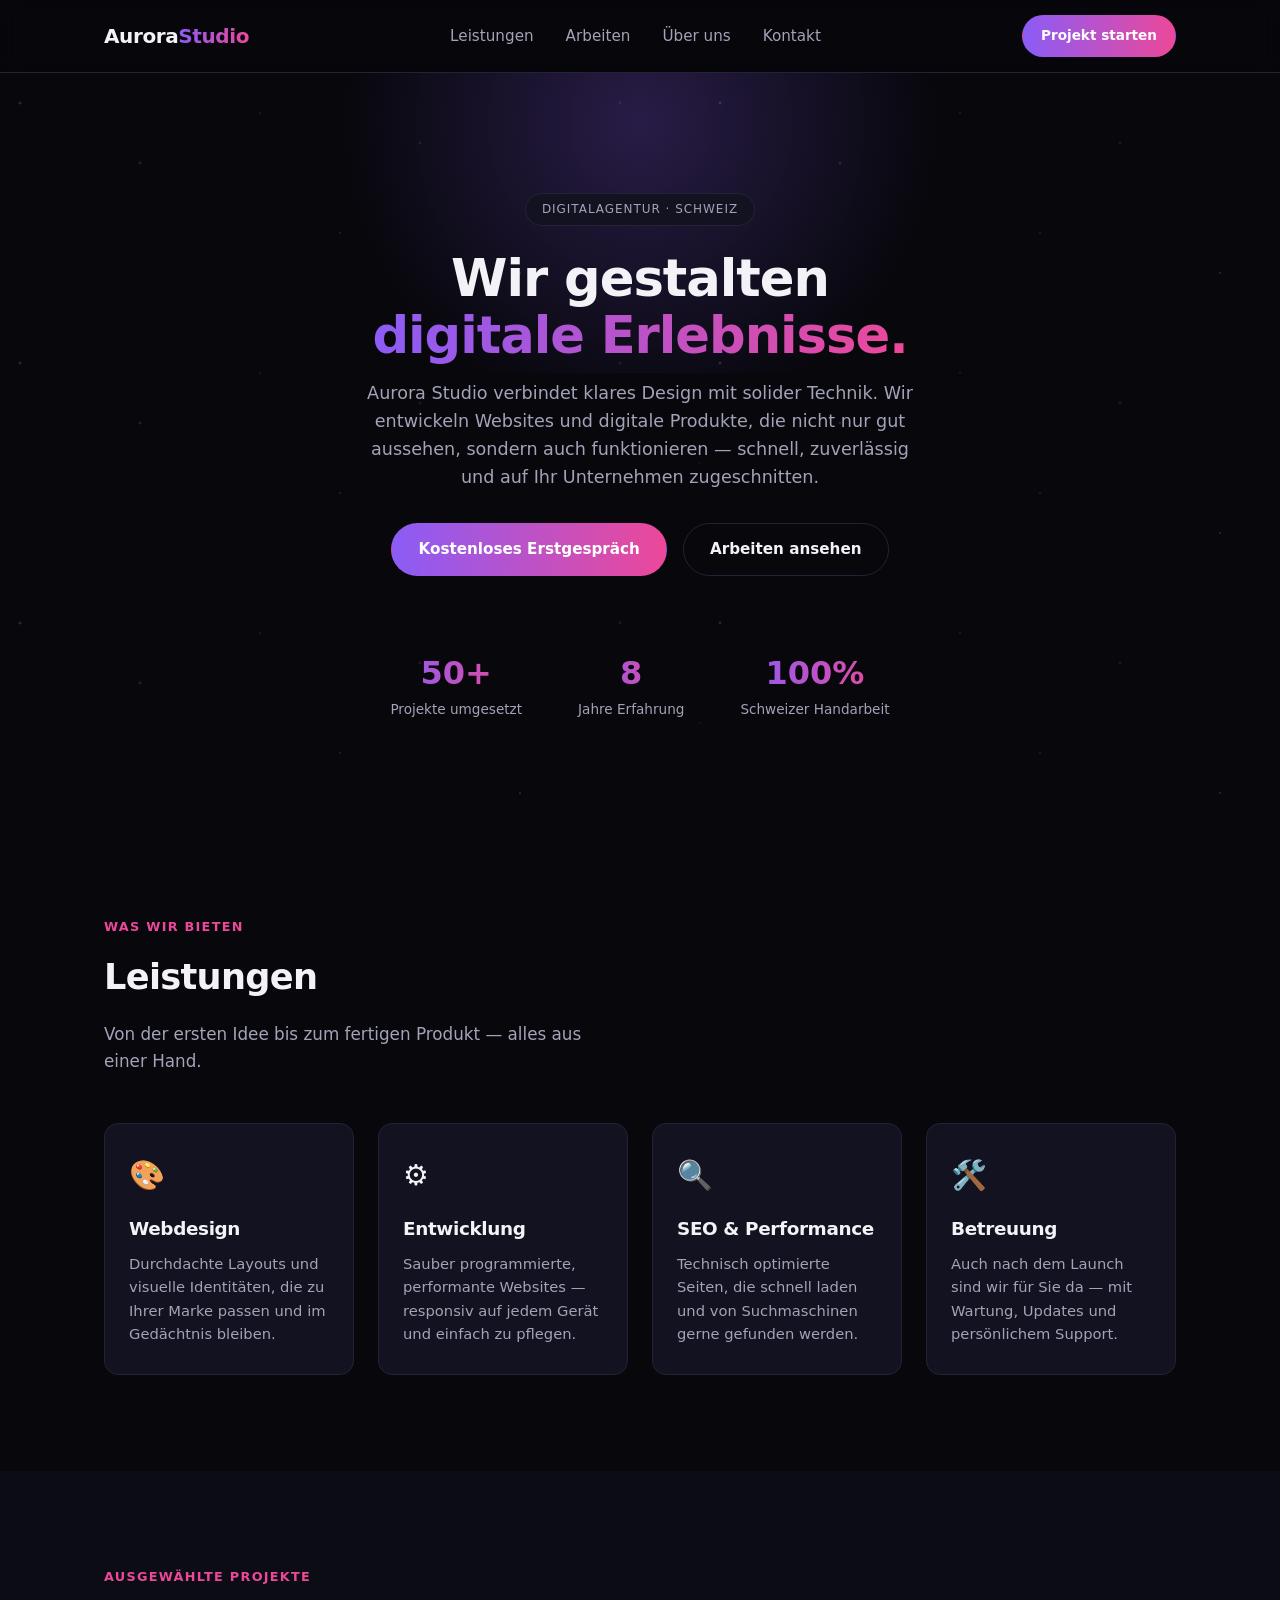
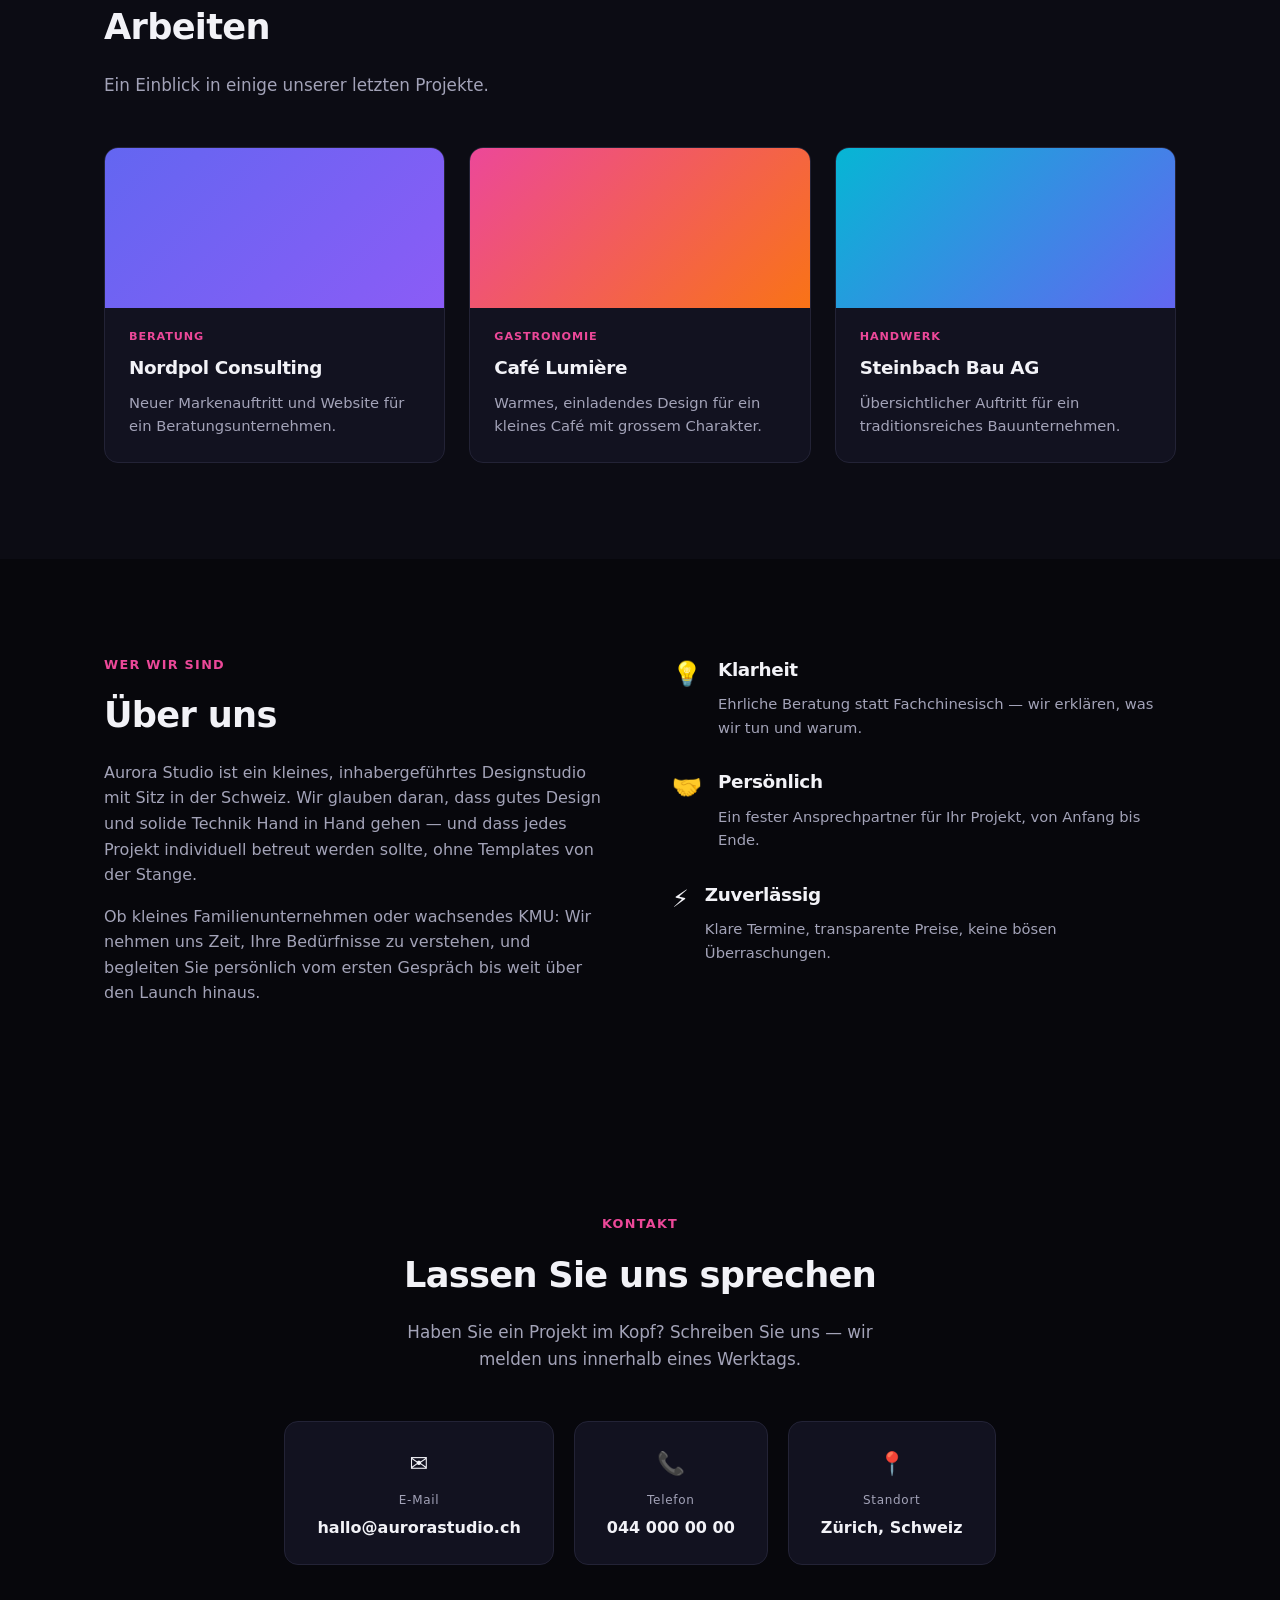
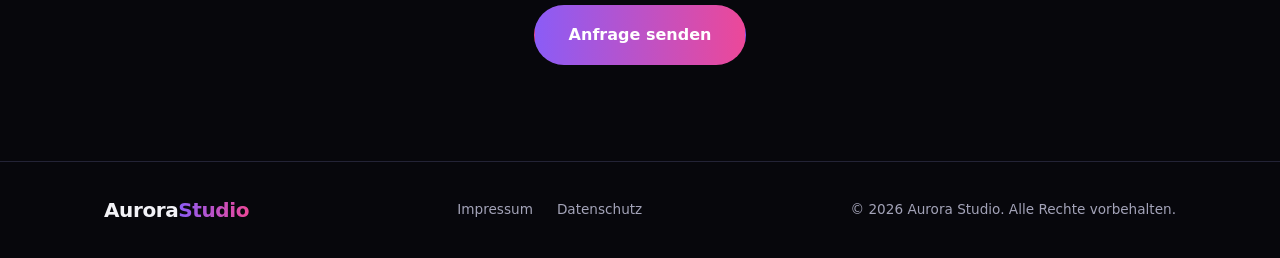
==== index.html @ 7653defd "Add landing page Simple landing page inspired by netwolk.ch and nuccidesign.ch: dark theme with purp" ====
<!DOCTYPE html>
<html lang="de">
<head>
<meta charset="UTF-8">
<meta name="viewport" content="width=device-width, initial-scale=1.0">
<title>Aurora Studio — Digitale Erlebnisse aus der Schweiz</title>
<link rel="stylesheet" href="style.css">
</head>
<body>

<header class="site-header">
  <div class="container header-inner">
    <a href="#top" class="logo">Aurora<span>Studio</span></a>
    <nav class="nav" id="nav">
      <a href="#leistungen">Leistungen</a>
      <a href="#arbeiten">Arbeiten</a>
      <a href="#ueber-uns">Über uns</a>
      <a href="#kontakt">Kontakt</a>
    </nav>
    <a href="#kontakt" class="btn btn-primary btn-small header-cta">Projekt starten</a>
    <button class="nav-toggle" id="navToggle" aria-label="Menü öffnen">
      <span></span><span></span><span></span>
    </button>
  </div>
</header>

<main id="top">

  <section class="hero">
    <div class="stars" aria-hidden="true"></div>
    <div class="container hero-inner">
      <span class="badge">DIGITALAGENTUR · SCHWEIZ</span>
      <h1>Wir gestalten<br><span class="gradient-text">digitale Erlebnisse.</span></h1>
      <p class="hero-sub">
        Aurora Studio verbindet klares Design mit solider Technik. Wir entwickeln Websites
        und digitale Produkte, die nicht nur gut aussehen, sondern auch funktionieren —
        schnell, zuverlässig und auf Ihr Unternehmen zugeschnitten.
      </p>
      <div class="hero-actions">
        <a href="#kontakt" class="btn btn-primary">Kostenloses Erstgespräch</a>
        <a href="#arbeiten" class="btn btn-outline">Arbeiten ansehen</a>
      </div>

      <div class="stats">
        <div class="stat">
          <span class="stat-num">50+</span>
          <span class="stat-label">Projekte umgesetzt</span>
        </div>
        <div class="stat">
          <span class="stat-num">8</span>
          <span class="stat-label">Jahre Erfahrung</span>
        </div>
        <div class="stat">
          <span class="stat-num">100%</span>
          <span class="stat-label">Schweizer Handarbeit</span>
        </div>
      </div>
    </div>
  </section>

  <section id="leistungen" class="section">
    <div class="container">
      <p class="eyebrow">WAS WIR BIETEN</p>
      <h2>Leistungen</h2>
      <p class="section-sub">Von der ersten Idee bis zum fertigen Produkt — alles aus einer Hand.</p>

      <div class="grid grid-4">
        <div class="card">
          <div class="card-icon">🎨</div>
          <h3>Webdesign</h3>
          <p>Durchdachte Layouts und visuelle Identitäten, die zu Ihrer Marke passen und im Gedächtnis bleiben.</p>
        </div>
        <div class="card">
          <div class="card-icon">⚙️</div>
          <h3>Entwicklung</h3>
          <p>Sauber programmierte, performante Websites — responsiv auf jedem Gerät und einfach zu pflegen.</p>
        </div>
        <div class="card">
          <div class="card-icon">🔍</div>
          <h3>SEO &amp; Performance</h3>
          <p>Technisch optimierte Seiten, die schnell laden und von Suchmaschinen gerne gefunden werden.</p>
        </div>
        <div class="card">
          <div class="card-icon">🛠️</div>
          <h3>Betreuung</h3>
          <p>Auch nach dem Launch sind wir für Sie da — mit Wartung, Updates und persönlichem Support.</p>
        </div>
      </div>
    </div>
  </section>

  <section id="arbeiten" class="section section-alt">
    <div class="container">
      <p class="eyebrow">AUSGEWÄHLTE PROJEKTE</p>
      <h2>Arbeiten</h2>
      <p class="section-sub">Ein Einblick in einige unserer letzten Projekte.</p>

      <div class="grid grid-3">
        <div class="work-card">
          <div class="work-thumb work-thumb-1"></div>
          <span class="work-tag">BERATUNG</span>
          <h3>Nordpol Consulting</h3>
          <p>Neuer Markenauftritt und Website für ein Beratungsunternehmen.</p>
        </div>
        <div class="work-card">
          <div class="work-thumb work-thumb-2"></div>
          <span class="work-tag">GASTRONOMIE</span>
          <h3>Café Lumière</h3>
          <p>Warmes, einladendes Design für ein kleines Café mit grossem Charakter.</p>
        </div>
        <div class="work-card">
          <div class="work-thumb work-thumb-3"></div>
          <span class="work-tag">HANDWERK</span>
          <h3>Steinbach Bau AG</h3>
          <p>Übersichtlicher Auftritt für ein traditionsreiches Bauunternehmen.</p>
        </div>
      </div>
    </div>
  </section>

  <section id="ueber-uns" class="section about">
    <div class="container about-inner">
      <div class="about-text">
        <p class="eyebrow">WER WIR SIND</p>
        <h2>Über uns</h2>
        <p>
          Aurora Studio ist ein kleines, inhabergeführtes Designstudio mit Sitz in der Schweiz.
          Wir glauben daran, dass gutes Design und solide Technik Hand in Hand gehen — und dass
          jedes Projekt individuell betreut werden sollte, ohne Templates von der Stange.
        </p>
        <p>
          Ob kleines Familienunternehmen oder wachsendes KMU: Wir nehmen uns Zeit, Ihre Bedürfnisse
          zu verstehen, und begleiten Sie persönlich vom ersten Gespräch bis weit über den Launch hinaus.
        </p>
      </div>
      <div class="about-values">
        <div class="value">
          <span class="value-icon">💡</span>
          <div>
            <h3>Klarheit</h3>
            <p>Ehrliche Beratung statt Fachchinesisch — wir erklären, was wir tun und warum.</p>
          </div>
        </div>
        <div class="value">
          <span class="value-icon">🤝</span>
          <div>
            <h3>Persönlich</h3>
            <p>Ein fester Ansprechpartner für Ihr Projekt, von Anfang bis Ende.</p>
          </div>
        </div>
        <div class="value">
          <span class="value-icon">⚡</span>
          <div>
            <h3>Zuverlässig</h3>
            <p>Klare Termine, transparente Preise, keine bösen Überraschungen.</p>
          </div>
        </div>
      </div>
    </div>
  </section>

  <section id="kontakt" class="section section-cta">
    <div class="container cta-inner">
      <p class="eyebrow">KONTAKT</p>
      <h2>Lassen Sie uns sprechen</h2>
      <p class="section-sub">
        Haben Sie ein Projekt im Kopf? Schreiben Sie uns — wir melden uns innerhalb eines Werktags.
      </p>
      <div class="contact-grid">
        <a href="mailto:hallo@aurorastudio.ch" class="contact-item">
          <span class="contact-icon">✉️</span>
          <span class="contact-label">E-Mail</span>
          <span class="contact-value">hallo@aurorastudio.ch</span>
        </a>
        <a href="tel:+41440000000" class="contact-item">
          <span class="contact-icon">📞</span>
          <span class="contact-label">Telefon</span>
          <span class="contact-value">044 000 00 00</span>
        </a>
        <div class="contact-item">
          <span class="contact-icon">📍</span>
          <span class="contact-label">Standort</span>
          <span class="contact-value">Zürich, Schweiz</span>
        </div>
      </div>
      <a href="mailto:hallo@aurorastudio.ch" class="btn btn-primary btn-large">Anfrage senden</a>
    </div>
  </section>

</main>

<footer class="site-footer">
  <div class="container footer-inner">
    <span class="logo">Aurora<span>Studio</span></span>
    <nav class="footer-nav">
      <a href="#">Impressum</a>
      <a href="#">Datenschutz</a>
    </nav>
    <p class="footer-copy">© 2026 Aurora Studio. Alle Rechte vorbehalten.</p>
  </div>
</footer>

<script src="script.js"></script>
</body>
</html>
---- style.css ----
:root {
  --bg: #07070c;
  --bg-alt: #0c0c14;
  --surface: #121220;
  --surface-border: #232336;
  --text: #f2f2f7;
  --text-muted: #a3a3b8;
  --accent-1: #8b5cf6;
  --accent-2: #ec4899;
  --accent-gradient: linear-gradient(90deg, var(--accent-1), var(--accent-2));
  --radius: 14px;
  --max-width: 1120px;
}

* { box-sizing: border-box; }

html { scroll-behavior: smooth; }

body {
  margin: 0;
  background: var(--bg);
  color: var(--text);
  font-family: "Segoe UI", system-ui, -apple-system, sans-serif;
  line-height: 1.6;
  -webkit-font-smoothing: antialiased;
}

.container {
  max-width: var(--max-width);
  margin: 0 auto;
  padding: 0 24px;
}

a { color: inherit; text-decoration: none; }

h1, h2, h3 { margin: 0 0 16px; font-weight: 700; letter-spacing: -0.02em; }

h1 { font-size: 3.2rem; line-height: 1.1; }
h2 { font-size: 2.2rem; }
h3 { font-size: 1.15rem; margin-bottom: 8px; }

p { margin: 0 0 16px; color: var(--text-muted); }

.gradient-text {
  background: var(--accent-gradient);
  -webkit-background-clip: text;
  background-clip: text;
  color: transparent;
}

/* Header */
.site-header {
  position: sticky;
  top: 0;
  z-index: 100;
  background: rgba(7, 7, 12, 0.85);
  backdrop-filter: blur(10px);
  border-bottom: 1px solid var(--surface-border);
}

.header-inner {
  display: flex;
  align-items: center;
  justify-content: space-between;
  height: 72px;
}

.logo {
  font-weight: 800;
  font-size: 1.25rem;
  letter-spacing: -0.02em;
}

.logo span {
  background: var(--accent-gradient);
  -webkit-background-clip: text;
  background-clip: text;
  color: transparent;
}

.nav {
  display: flex;
  gap: 32px;
}

.nav a {
  color: var(--text-muted);
  font-size: 0.95rem;
  transition: color 0.2s ease;
}

.nav a:hover { color: var(--text); }

.header-cta { display: inline-flex; }

.nav-toggle {
  display: none;
  flex-direction: column;
  justify-content: center;
  gap: 5px;
  width: 40px;
  height: 40px;
  background: none;
  border: none;
  cursor: pointer;
}

.nav-toggle span {
  width: 100%;
  height: 2px;
  background: var(--text);
  border-radius: 2px;
}

/* Buttons */
.btn {
  display: inline-block;
  padding: 13px 26px;
  border-radius: 999px;
  font-weight: 600;
  font-size: 0.95rem;
  border: 1px solid transparent;
  cursor: pointer;
  transition: transform 0.15s ease, opacity 0.15s ease, background 0.2s ease;
}

.btn:hover { transform: translateY(-2px); }

.btn-primary {
  background: var(--accent-gradient);
  color: #fff;
}

.btn-primary:hover { opacity: 0.92; }

.btn-outline {
  border-color: var(--surface-border);
  color: var(--text);
  background: transparent;
}

.btn-outline:hover { border-color: var(--accent-1); }

.btn-small { padding: 9px 18px; font-size: 0.85rem; }
.btn-large { padding: 16px 34px; font-size: 1rem; }

/* Hero */
.hero {
  position: relative;
  overflow: hidden;
  padding: 120px 0 100px;
  text-align: center;
}

.stars {
  position: absolute;
  inset: 0;
  background-image:
    radial-gradient(2px 2px at 20px 30px, #ffffff55, transparent),
    radial-gradient(2px 2px at 140px 90px, #ffffff44, transparent),
    radial-gradient(1.5px 1.5px at 260px 40px, #ffffff33, transparent),
    radial-gradient(1.5px 1.5px at 340px 160px, #ffffff44, transparent),
    radial-gradient(2px 2px at 420px 70px, #ffffff33, transparent),
    radial-gradient(1.5px 1.5px at 520px 200px, #ffffff55, transparent),
    radial-gradient(2px 2px at 620px 30px, #ffffff33, transparent),
    radial-gradient(1.5px 1.5px at 700px 130px, #ffffff44, transparent);
  background-repeat: repeat;
  background-size: 700px 260px;
  opacity: 0.6;
  pointer-events: none;
}

.hero::before {
  content: "";
  position: absolute;
  top: -200px;
  left: 50%;
  transform: translateX(-50%);
  width: 700px;
  height: 500px;
  background: radial-gradient(circle, rgba(139, 92, 246, 0.25), transparent 70%);
  pointer-events: none;
}

.hero-inner {
  position: relative;
  z-index: 1;
  max-width: 760px;
}

.badge {
  display: inline-block;
  padding: 6px 16px;
  border-radius: 999px;
  background: var(--surface);
  border: 1px solid var(--surface-border);
  color: var(--text-muted);
  font-size: 0.75rem;
  letter-spacing: 0.08em;
  margin-bottom: 24px;
}

.hero-sub {
  font-size: 1.1rem;
  max-width: 560px;
  margin: 0 auto 32px;
}

.hero-actions {
  display: flex;
  gap: 16px;
  justify-content: center;
  margin-bottom: 72px;
  flex-wrap: wrap;
}

.stats {
  display: flex;
  justify-content: center;
  gap: 56px;
  flex-wrap: wrap;
}

.stat { display: flex; flex-direction: column; }

.stat-num {
  font-size: 2rem;
  font-weight: 800;
  background: var(--accent-gradient);
  -webkit-background-clip: text;
  background-clip: text;
  color: transparent;
}

.stat-label {
  font-size: 0.85rem;
  color: var(--text-muted);
}

/* Sections */
.section { padding: 96px 0; }
.section-alt { background: var(--bg-alt); }

.eyebrow {
  color: var(--accent-2);
  font-size: 0.8rem;
  font-weight: 700;
  letter-spacing: 0.1em;
  margin-bottom: 12px;
}

.section-sub {
  max-width: 520px;
  font-size: 1.05rem;
  margin-bottom: 48px;
}

/* Grids & cards */
.grid { display: grid; gap: 24px; }
.grid-4 { grid-template-columns: repeat(4, 1fr); }
.grid-3 { grid-template-columns: repeat(3, 1fr); }

.card {
  background: var(--surface);
  border: 1px solid var(--surface-border);
  border-radius: var(--radius);
  padding: 28px 24px;
  transition: border-color 0.2s ease, transform 0.2s ease;
}

.card:hover {
  border-color: var(--accent-1);
  transform: translateY(-4px);
}

.card-icon { font-size: 1.8rem; margin-bottom: 16px; }
.card p { margin: 0; font-size: 0.92rem; }

.work-card {
  background: var(--surface);
  border: 1px solid var(--surface-border);
  border-radius: var(--radius);
  overflow: hidden;
  transition: transform 0.2s ease, border-color 0.2s ease;
}

.work-card:hover { transform: translateY(-4px); border-color: var(--accent-1); }

.work-thumb {
  height: 160px;
  width: 100%;
}

.work-thumb-1 { background: linear-gradient(135deg, #6366f1, #8b5cf6); }
.work-thumb-2 { background: linear-gradient(135deg, #ec4899, #f97316); }
.work-thumb-3 { background: linear-gradient(135deg, #06b6d4, #6366f1); }

.work-tag {
  display: block;
  font-size: 0.7rem;
  letter-spacing: 0.08em;
  color: var(--accent-2);
  font-weight: 700;
  margin: 20px 24px 8px;
}

.work-card h3 { margin: 0 24px 8px; }
.work-card p { margin: 0 24px 24px; font-size: 0.92rem; }

/* About */
.about-inner {
  display: grid;
  grid-template-columns: 1fr 1fr;
  gap: 64px;
  align-items: start;
}

.about-values { display: flex; flex-direction: column; gap: 28px; }

.value { display: flex; gap: 16px; align-items: flex-start; }

.value-icon { font-size: 1.5rem; }

.value p { font-size: 0.92rem; margin: 0; }

/* Contact / CTA */
.section-cta { text-align: center; }

.cta-inner { display: flex; flex-direction: column; align-items: center; }

.contact-grid {
  display: flex;
  gap: 20px;
  flex-wrap: wrap;
  justify-content: center;
  margin-bottom: 40px;
}

.contact-item {
  background: var(--surface);
  border: 1px solid var(--surface-border);
  border-radius: var(--radius);
  padding: 24px 32px;
  display: flex;
  flex-direction: column;
  align-items: center;
  gap: 4px;
  min-width: 180px;
  transition: border-color 0.2s ease, transform 0.2s ease;
}

.contact-item:hover { border-color: var(--accent-1); transform: translateY(-3px); }

.contact-icon { font-size: 1.4rem; margin-bottom: 6px; }
.contact-label { font-size: 0.75rem; letter-spacing: 0.06em; color: var(--text-muted); }
.contact-value { font-weight: 600; }

/* Footer */
.site-footer {
  border-top: 1px solid var(--surface-border);
  padding: 32px 0;
}

.footer-inner {
  display: flex;
  align-items: center;
  justify-content: space-between;
  flex-wrap: wrap;
  gap: 16px;
}

.footer-nav { display: flex; gap: 24px; }
.footer-nav a { color: var(--text-muted); font-size: 0.85rem; }
.footer-nav a:hover { color: var(--text); }

.footer-copy { color: var(--text-muted); font-size: 0.85rem; margin: 0; }

/* Responsive */
@media (max-width: 860px) {
  .nav, .header-cta { display: none; }
  .nav-toggle { display: flex; }

  .nav.open {
    display: flex;
    flex-direction: column;
    position: absolute;
    top: 72px;
    left: 0;
    right: 0;
    background: var(--bg-alt);
    border-bottom: 1px solid var(--surface-border);
    padding: 16px 24px;
    gap: 16px;
  }

  .grid-4 { grid-template-columns: repeat(2, 1fr); }
  .grid-3 { grid-template-columns: 1fr; }
  .about-inner { grid-template-columns: 1fr; gap: 40px; }

  h1 { font-size: 2.3rem; }
  h2 { font-size: 1.7rem; }
}

@media (max-width: 480px) {
  .grid-4 { grid-template-columns: 1fr; }
  .stats { gap: 32px; }
}
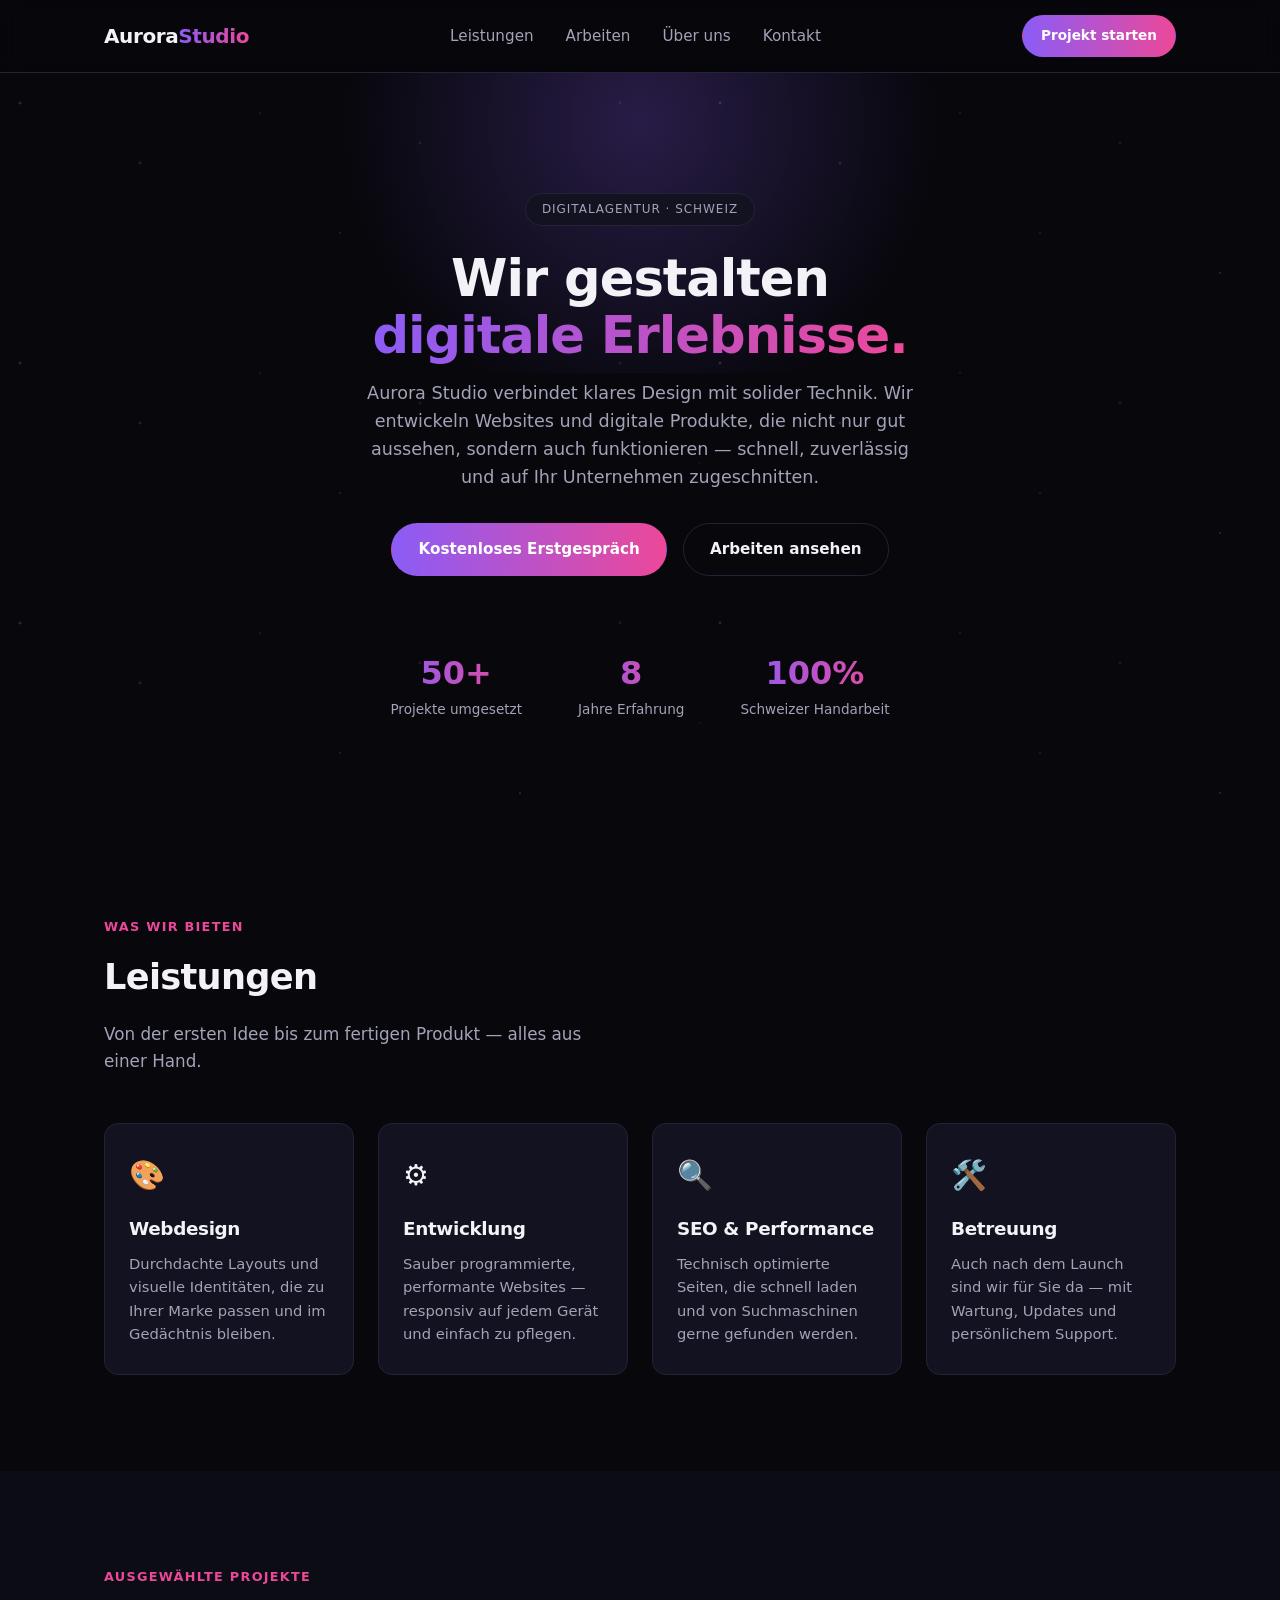
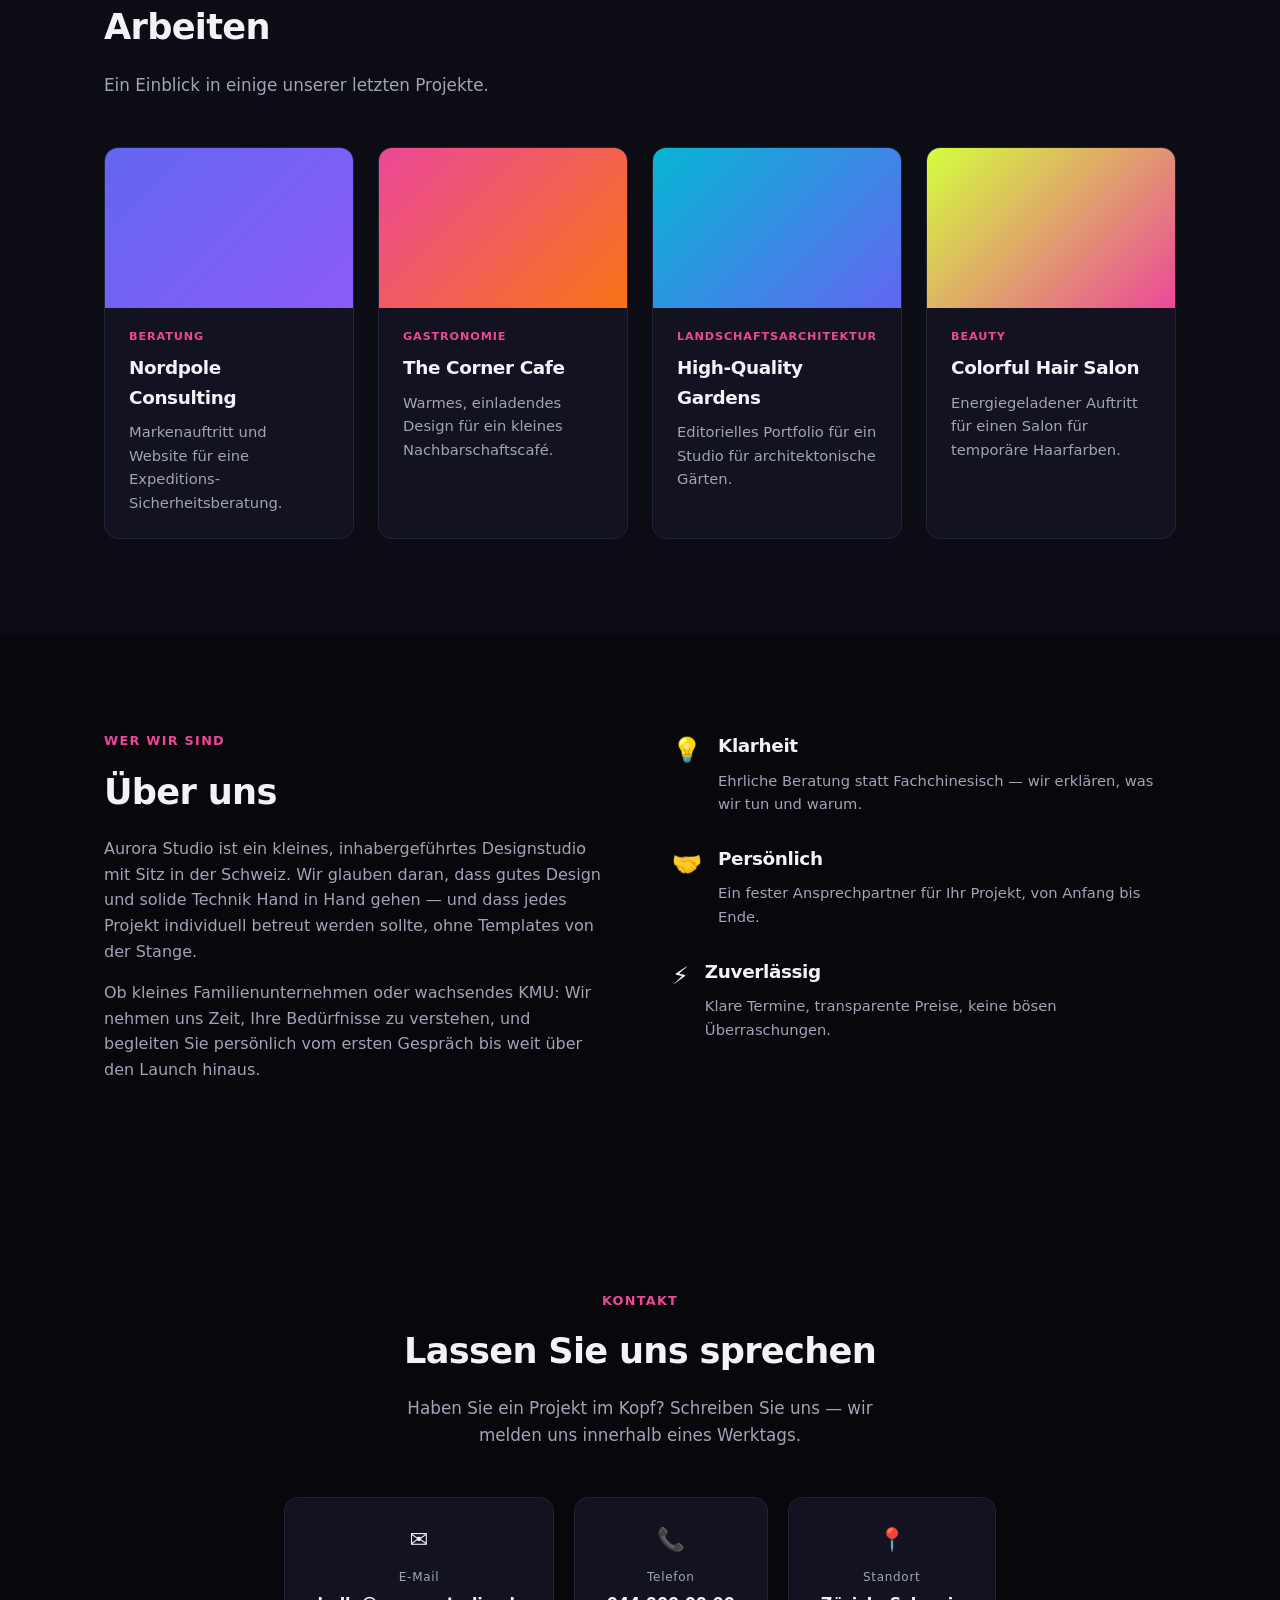
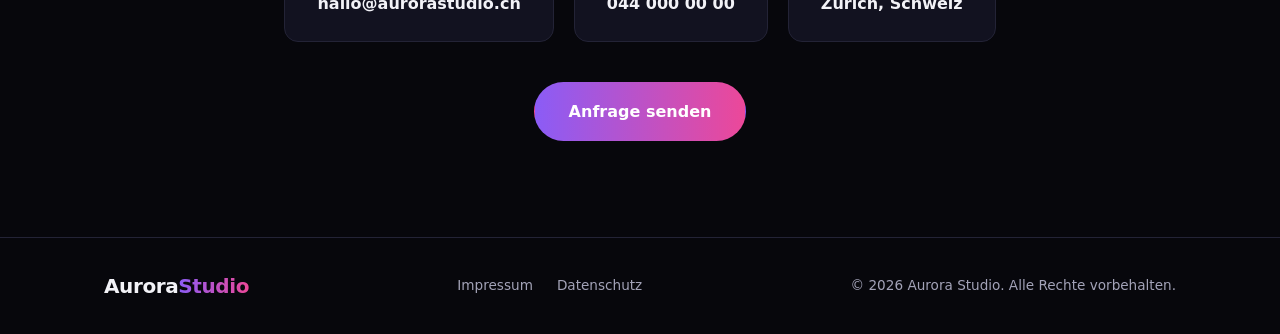
==== commit 19d0d1c3: "Link Works section to the four mockup sites Move the four generated mockup projects under sub/ (nord" ====
--- a/index.html
+++ b/index.html
@@ -95,25 +95,31 @@
       <h2>Arbeiten</h2>
       <p class="section-sub">Ein Einblick in einige unserer letzten Projekte.</p>
 
-      <div class="grid grid-3">
-        <div class="work-card">
+      <div class="grid grid-4">
+        <a class="work-card" href="sub/nordpole/index.html" target="_blank" rel="noopener noreferrer">
           <div class="work-thumb work-thumb-1"></div>
           <span class="work-tag">BERATUNG</span>
-          <h3>Nordpol Consulting</h3>
-          <p>Neuer Markenauftritt und Website für ein Beratungsunternehmen.</p>
-        </div>
-        <div class="work-card">
+          <h3>Nordpole Consulting</h3>
+          <p>Markenauftritt und Website für eine Expeditions-Sicherheitsberatung.</p>
+        </a>
+        <a class="work-card" href="sub/cafe/index.html" target="_blank" rel="noopener noreferrer">
           <div class="work-thumb work-thumb-2"></div>
           <span class="work-tag">GASTRONOMIE</span>
-          <h3>Café Lumière</h3>
-          <p>Warmes, einladendes Design für ein kleines Café mit grossem Charakter.</p>
-        </div>
-        <div class="work-card">
+          <h3>The Corner Cafe</h3>
+          <p>Warmes, einladendes Design für ein kleines Nachbarschaftscafé.</p>
+        </a>
+        <a class="work-card" href="sub/gardens/index.html" target="_blank" rel="noopener noreferrer">
           <div class="work-thumb work-thumb-3"></div>
-          <span class="work-tag">HANDWERK</span>
-          <h3>Steinbach Bau AG</h3>
-          <p>Übersichtlicher Auftritt für ein traditionsreiches Bauunternehmen.</p>
-        </div>
+          <span class="work-tag">LANDSCHAFTSARCHITEKTUR</span>
+          <h3>High-Quality Gardens</h3>
+          <p>Editorielles Portfolio für ein Studio für architektonische Gärten.</p>
+        </a>
+        <a class="work-card" href="sub/colorful/index.html" target="_blank" rel="noopener noreferrer">
+          <div class="work-thumb work-thumb-4"></div>
+          <span class="work-tag">BEAUTY</span>
+          <h3>Colorful Hair Salon</h3>
+          <p>Energiegeladener Auftritt für einen Salon für temporäre Haarfarben.</p>
+        </a>
       </div>
     </div>
   </section>
--- a/style.css
+++ b/style.css
@@ -277,6 +277,7 @@
 .card p { margin: 0; font-size: 0.92rem; }
 
 .work-card {
+  display: block;
   background: var(--surface);
   border: 1px solid var(--surface-border);
   border-radius: var(--radius);
@@ -294,6 +295,7 @@
 .work-thumb-1 { background: linear-gradient(135deg, #6366f1, #8b5cf6); }
 .work-thumb-2 { background: linear-gradient(135deg, #ec4899, #f97316); }
 .work-thumb-3 { background: linear-gradient(135deg, #06b6d4, #6366f1); }
+.work-thumb-4 { background: linear-gradient(135deg, #d4ff3d, #ec4899); }
 
 .work-tag {
   display: block;
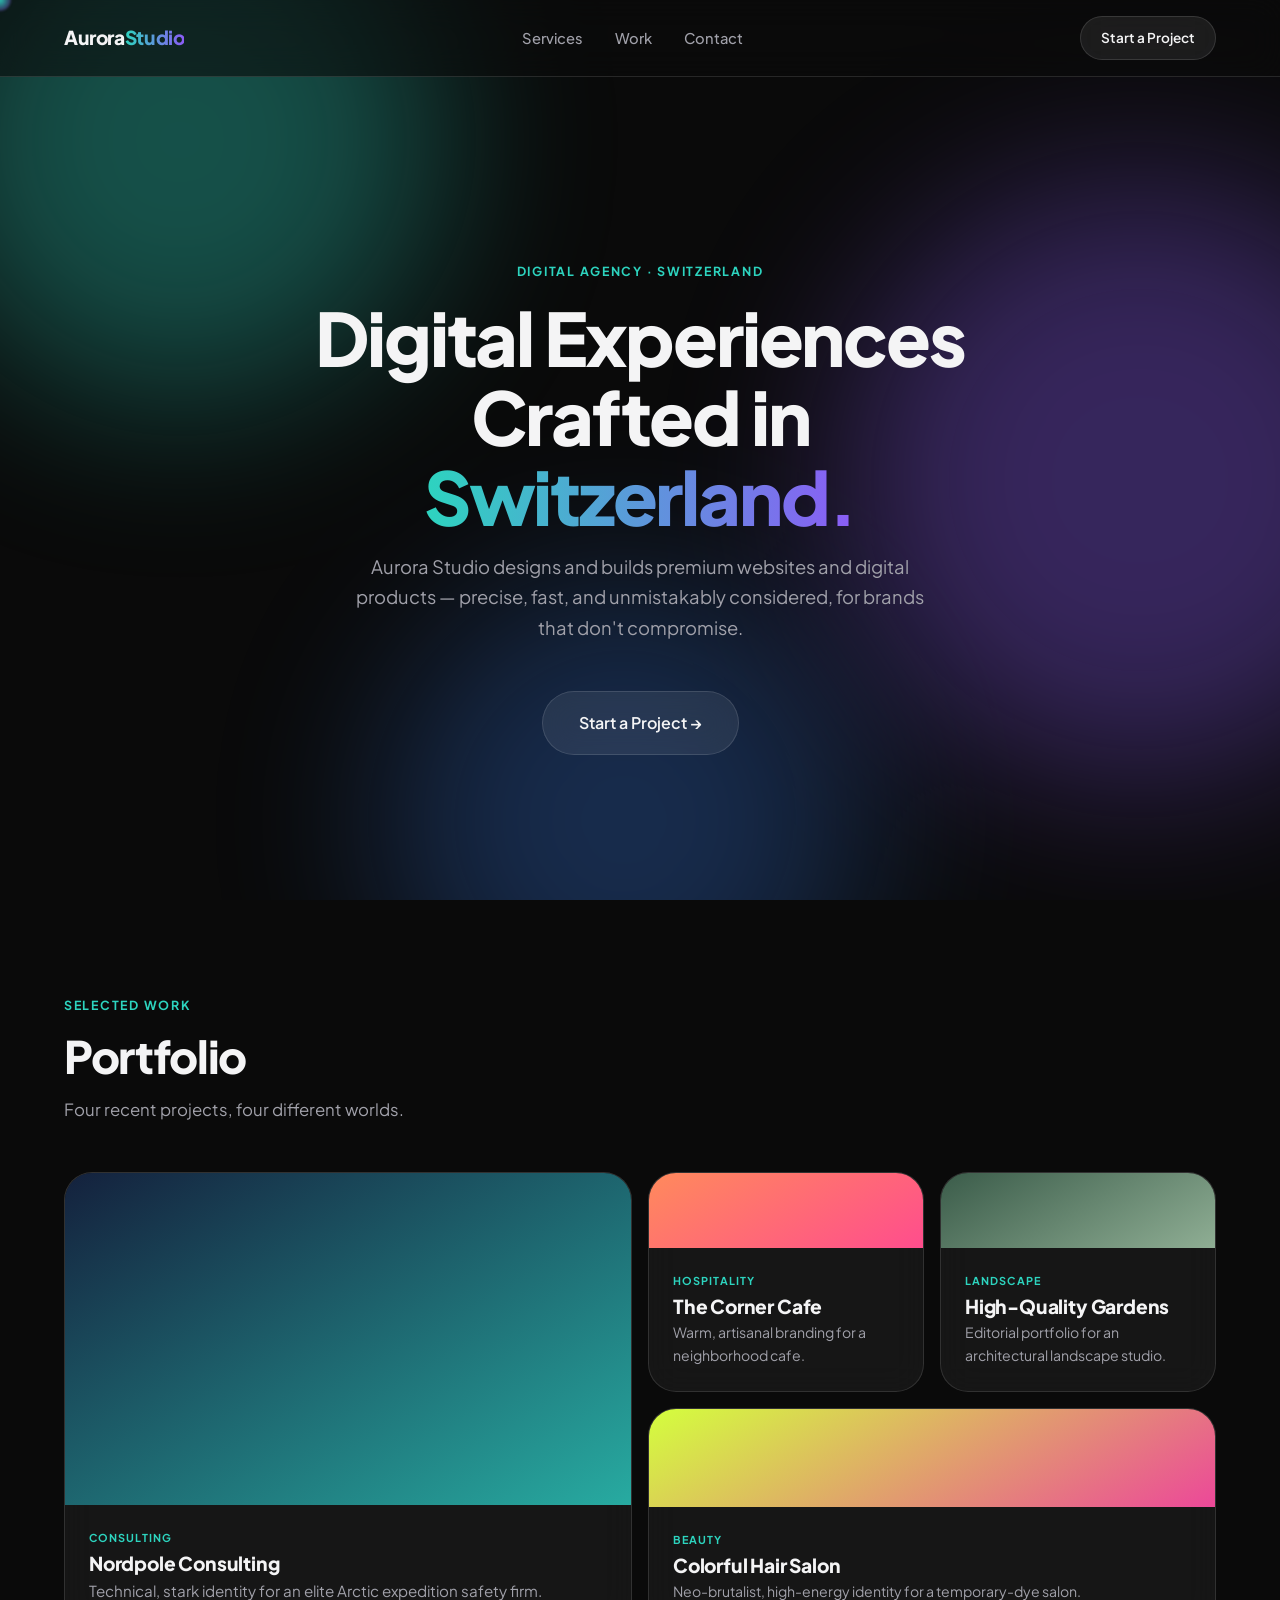
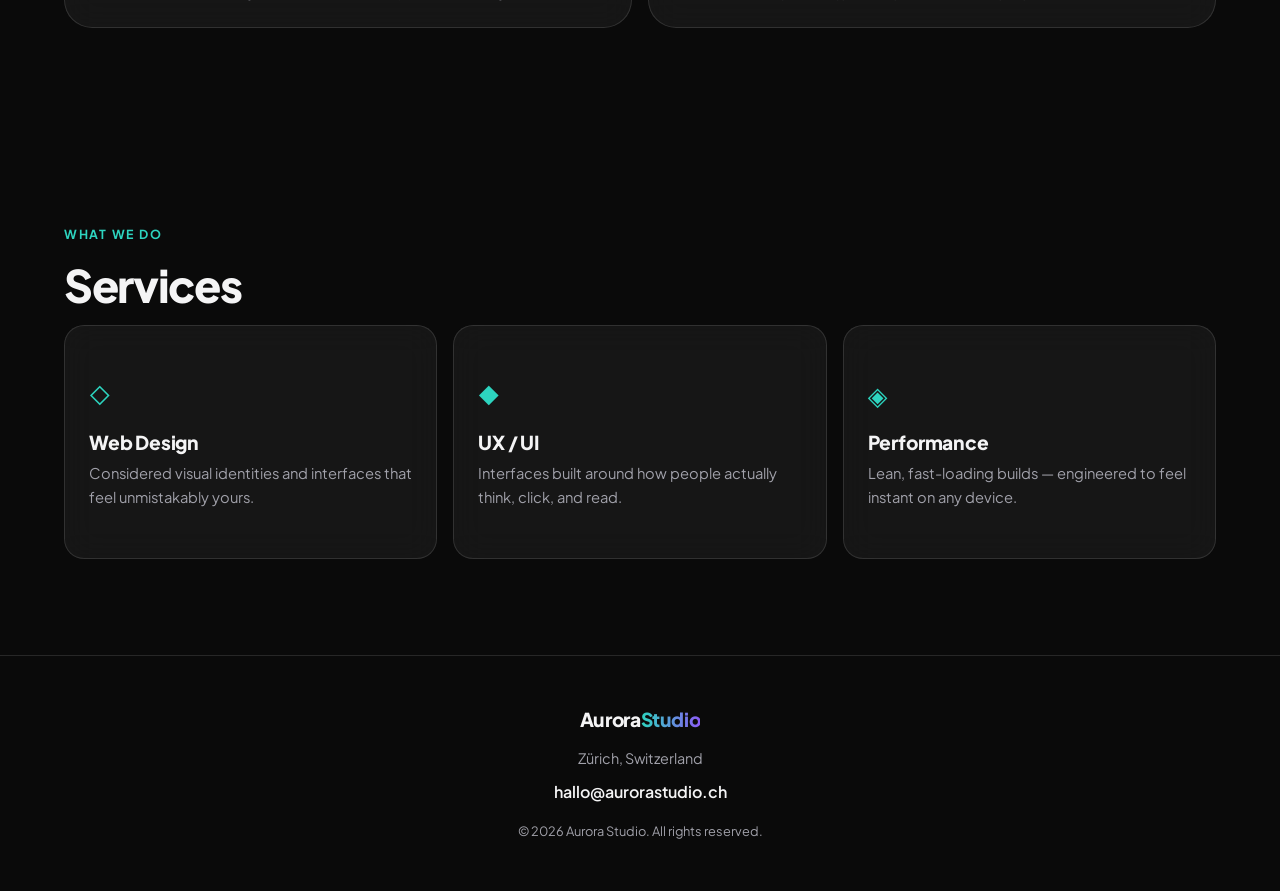
==== commit 83135a99: "Redesign Aurora Studio as a dark glassmorphic bento site Rewrite the root index.html, style.css, and" ====
--- a/index.html
+++ b/index.html
@@ -1,24 +1,35 @@
 <!DOCTYPE html>
-<html lang="de">
+<html lang="en">
 <head>
 <meta charset="UTF-8">
 <meta name="viewport" content="width=device-width, initial-scale=1.0">
-<title>Aurora Studio — Digitale Erlebnisse aus der Schweiz</title>
+<title>Aurora Studio — Digital Experiences Crafted in Switzerland</title>
+<meta name="description" content="Aurora Studio is a Swiss digital agency crafting premium websites and digital products — web design, UX/UI, and performance engineering.">
+<link rel="preconnect" href="https://fonts.googleapis.com">
+<link rel="preconnect" href="https://fonts.gstatic.com" crossorigin>
+<link href="https://fonts.googleapis.com/css2?family=Plus+Jakarta+Sans:wght@400;500;600;700;800&display=swap" rel="stylesheet">
 <link rel="stylesheet" href="style.css">
 </head>
 <body>
 
-<header class="site-header">
+<div class="aurora-bg" aria-hidden="true">
+  <span class="orb orb-teal"></span>
+  <span class="orb orb-violet"></span>
+  <span class="orb orb-blue"></span>
+</div>
+
+<div class="cursor-glow" id="cursorGlow" aria-hidden="true"></div>
+
+<header class="site-header" id="siteHeader">
   <div class="container header-inner">
     <a href="#top" class="logo">Aurora<span>Studio</span></a>
     <nav class="nav" id="nav">
-      <a href="#leistungen">Leistungen</a>
-      <a href="#arbeiten">Arbeiten</a>
-      <a href="#ueber-uns">Über uns</a>
-      <a href="#kontakt">Kontakt</a>
+      <a href="#services">Services</a>
+      <a href="#work">Work</a>
+      <a href="#contact">Contact</a>
     </nav>
-    <a href="#kontakt" class="btn btn-primary btn-small header-cta">Projekt starten</a>
-    <button class="nav-toggle" id="navToggle" aria-label="Menü öffnen">
+    <a href="#contact" class="btn btn-glass btn-small header-cta">Start a Project</a>
+    <button class="nav-toggle" id="navToggle" aria-label="Open menu">
       <span></span><span></span><span></span>
     </button>
   </div>
@@ -27,182 +38,98 @@
 <main id="top">
 
   <section class="hero">
-    <div class="stars" aria-hidden="true"></div>
     <div class="container hero-inner">
-      <span class="badge">DIGITALAGENTUR · SCHWEIZ</span>
-      <h1>Wir gestalten<br><span class="gradient-text">digitale Erlebnisse.</span></h1>
-      <p class="hero-sub">
-        Aurora Studio verbindet klares Design mit solider Technik. Wir entwickeln Websites
-        und digitale Produkte, die nicht nur gut aussehen, sondern auch funktionieren —
-        schnell, zuverlässig und auf Ihr Unternehmen zugeschnitten.
+      <p class="eyebrow reveal">DIGITAL AGENCY · SWITZERLAND</p>
+      <h1 class="reveal">Digital Experiences<br>Crafted in <span class="gradient-text">Switzerland.</span></h1>
+      <p class="hero-sub reveal">
+        Aurora Studio designs and builds premium websites and digital products —
+        precise, fast, and unmistakably considered, for brands that don't compromise.
       </p>
-      <div class="hero-actions">
-        <a href="#kontakt" class="btn btn-primary">Kostenloses Erstgespräch</a>
-        <a href="#arbeiten" class="btn btn-outline">Arbeiten ansehen</a>
+      <div class="hero-actions reveal">
+        <a href="#contact" class="btn btn-glass btn-large">Start a Project →</a>
       </div>
+    </div>
+  </section>
 
-      <div class="stats">
-        <div class="stat">
-          <span class="stat-num">50+</span>
-          <span class="stat-label">Projekte umgesetzt</span>
+  <section id="work" class="section">
+    <div class="container">
+      <p class="eyebrow reveal">SELECTED WORK</p>
+      <h2 class="reveal">Portfolio</h2>
+      <p class="section-sub reveal">Four recent projects, four different worlds.</p>
+
+      <div class="bento">
+        <a class="bento-card bento-featured reveal" href="sub/nordpole/index.html" target="_blank" rel="noopener noreferrer">
+          <div class="bento-media bento-media-1"></div>
+          <div class="bento-body">
+            <span class="bento-tag">CONSULTING</span>
+            <h3>Nordpole Consulting</h3>
+            <p>Technical, stark identity for an elite Arctic expedition safety firm.</p>
+          </div>
+        </a>
+
+        <a class="bento-card reveal" href="sub/cafe/index.html" target="_blank" rel="noopener noreferrer">
+          <div class="bento-media bento-media-2"></div>
+          <div class="bento-body">
+            <span class="bento-tag">HOSPITALITY</span>
+            <h3>The Corner Cafe</h3>
+            <p>Warm, artisanal branding for a neighborhood cafe.</p>
+          </div>
+        </a>
+
+        <a class="bento-card reveal" href="sub/gardens/index.html" target="_blank" rel="noopener noreferrer">
+          <div class="bento-media bento-media-3"></div>
+          <div class="bento-body">
+            <span class="bento-tag">LANDSCAPE</span>
+            <h3>High-Quality Gardens</h3>
+            <p>Editorial portfolio for an architectural landscape studio.</p>
+          </div>
+        </a>
+
+        <a class="bento-card bento-wide reveal" href="sub/colorful/index.html" target="_blank" rel="noopener noreferrer">
+          <div class="bento-media bento-media-4"></div>
+          <div class="bento-body">
+            <span class="bento-tag">BEAUTY</span>
+            <h3>Colorful Hair Salon</h3>
+            <p>Neo-brutalist, high-energy identity for a temporary-dye salon.</p>
+          </div>
+        </a>
+      </div>
+    </div>
+  </section>
+
+  <section id="services" class="section">
+    <div class="container">
+      <p class="eyebrow reveal">WHAT WE DO</p>
+      <h2 class="reveal">Services</h2>
+
+      <div class="services-grid">
+        <div class="glass-card reveal">
+          <div class="glass-icon">◇</div>
+          <h3>Web Design</h3>
+          <p>Considered visual identities and interfaces that feel unmistakably yours.</p>
         </div>
-        <div class="stat">
-          <span class="stat-num">8</span>
-          <span class="stat-label">Jahre Erfahrung</span>
+        <div class="glass-card reveal">
+          <div class="glass-icon">◆</div>
+          <h3>UX / UI</h3>
+          <p>Interfaces built around how people actually think, click, and read.</p>
         </div>
-        <div class="stat">
-          <span class="stat-num">100%</span>
-          <span class="stat-label">Schweizer Handarbeit</span>
+        <div class="glass-card reveal">
+          <div class="glass-icon">◈</div>
+          <h3>Performance</h3>
+          <p>Lean, fast-loading builds — engineered to feel instant on any device.</p>
         </div>
       </div>
     </div>
   </section>
 
-  <section id="leistungen" class="section">
-    <div class="container">
-      <p class="eyebrow">WAS WIR BIETEN</p>
-      <h2>Leistungen</h2>
-      <p class="section-sub">Von der ersten Idee bis zum fertigen Produkt — alles aus einer Hand.</p>
-
-      <div class="grid grid-4">
-        <div class="card">
-          <div class="card-icon">🎨</div>
-          <h3>Webdesign</h3>
-          <p>Durchdachte Layouts und visuelle Identitäten, die zu Ihrer Marke passen und im Gedächtnis bleiben.</p>
-        </div>
-        <div class="card">
-          <div class="card-icon">⚙️</div>
-          <h3>Entwicklung</h3>
-          <p>Sauber programmierte, performante Websites — responsiv auf jedem Gerät und einfach zu pflegen.</p>
-        </div>
-        <div class="card">
-          <div class="card-icon">🔍</div>
-          <h3>SEO &amp; Performance</h3>
-          <p>Technisch optimierte Seiten, die schnell laden und von Suchmaschinen gerne gefunden werden.</p>
-        </div>
-        <div class="card">
-          <div class="card-icon">🛠️</div>
-          <h3>Betreuung</h3>
-          <p>Auch nach dem Launch sind wir für Sie da — mit Wartung, Updates und persönlichem Support.</p>
-        </div>
-      </div>
-    </div>
-  </section>
-
-  <section id="arbeiten" class="section section-alt">
-    <div class="container">
-      <p class="eyebrow">AUSGEWÄHLTE PROJEKTE</p>
-      <h2>Arbeiten</h2>
-      <p class="section-sub">Ein Einblick in einige unserer letzten Projekte.</p>
-
-      <div class="grid grid-4">
-        <a class="work-card" href="sub/nordpole/index.html" target="_blank" rel="noopener noreferrer">
-          <div class="work-thumb work-thumb-1"></div>
-          <span class="work-tag">BERATUNG</span>
-          <h3>Nordpole Consulting</h3>
-          <p>Markenauftritt und Website für eine Expeditions-Sicherheitsberatung.</p>
-        </a>
-        <a class="work-card" href="sub/cafe/index.html" target="_blank" rel="noopener noreferrer">
-          <div class="work-thumb work-thumb-2"></div>
-          <span class="work-tag">GASTRONOMIE</span>
-          <h3>The Corner Cafe</h3>
-          <p>Warmes, einladendes Design für ein kleines Nachbarschaftscafé.</p>
-        </a>
-        <a class="work-card" href="sub/gardens/index.html" target="_blank" rel="noopener noreferrer">
-          <div class="work-thumb work-thumb-3"></div>
-          <span class="work-tag">LANDSCHAFTSARCHITEKTUR</span>
-          <h3>High-Quality Gardens</h3>
-          <p>Editorielles Portfolio für ein Studio für architektonische Gärten.</p>
-        </a>
-        <a class="work-card" href="sub/colorful/index.html" target="_blank" rel="noopener noreferrer">
-          <div class="work-thumb work-thumb-4"></div>
-          <span class="work-tag">BEAUTY</span>
-          <h3>Colorful Hair Salon</h3>
-          <p>Energiegeladener Auftritt für einen Salon für temporäre Haarfarben.</p>
-        </a>
-      </div>
-    </div>
-  </section>
-
-  <section id="ueber-uns" class="section about">
-    <div class="container about-inner">
-      <div class="about-text">
-        <p class="eyebrow">WER WIR SIND</p>
-        <h2>Über uns</h2>
-        <p>
-          Aurora Studio ist ein kleines, inhabergeführtes Designstudio mit Sitz in der Schweiz.
-          Wir glauben daran, dass gutes Design und solide Technik Hand in Hand gehen — und dass
-          jedes Projekt individuell betreut werden sollte, ohne Templates von der Stange.
-        </p>
-        <p>
-          Ob kleines Familienunternehmen oder wachsendes KMU: Wir nehmen uns Zeit, Ihre Bedürfnisse
-          zu verstehen, und begleiten Sie persönlich vom ersten Gespräch bis weit über den Launch hinaus.
-        </p>
-      </div>
-      <div class="about-values">
-        <div class="value">
-          <span class="value-icon">💡</span>
-          <div>
-            <h3>Klarheit</h3>
-            <p>Ehrliche Beratung statt Fachchinesisch — wir erklären, was wir tun und warum.</p>
-          </div>
-        </div>
-        <div class="value">
-          <span class="value-icon">🤝</span>
-          <div>
-            <h3>Persönlich</h3>
-            <p>Ein fester Ansprechpartner für Ihr Projekt, von Anfang bis Ende.</p>
-          </div>
-        </div>
-        <div class="value">
-          <span class="value-icon">⚡</span>
-          <div>
-            <h3>Zuverlässig</h3>
-            <p>Klare Termine, transparente Preise, keine bösen Überraschungen.</p>
-          </div>
-        </div>
-      </div>
-    </div>
-  </section>
-
-  <section id="kontakt" class="section section-cta">
-    <div class="container cta-inner">
-      <p class="eyebrow">KONTAKT</p>
-      <h2>Lassen Sie uns sprechen</h2>
-      <p class="section-sub">
-        Haben Sie ein Projekt im Kopf? Schreiben Sie uns — wir melden uns innerhalb eines Werktags.
-      </p>
-      <div class="contact-grid">
-        <a href="mailto:hallo@aurorastudio.ch" class="contact-item">
-          <span class="contact-icon">✉️</span>
-          <span class="contact-label">E-Mail</span>
-          <span class="contact-value">hallo@aurorastudio.ch</span>
-        </a>
-        <a href="tel:+41440000000" class="contact-item">
-          <span class="contact-icon">📞</span>
-          <span class="contact-label">Telefon</span>
-          <span class="contact-value">044 000 00 00</span>
-        </a>
-        <div class="contact-item">
-          <span class="contact-icon">📍</span>
-          <span class="contact-label">Standort</span>
-          <span class="contact-value">Zürich, Schweiz</span>
-        </div>
-      </div>
-      <a href="mailto:hallo@aurorastudio.ch" class="btn btn-primary btn-large">Anfrage senden</a>
-    </div>
-  </section>
-
 </main>
 
-<footer class="site-footer">
+<footer id="contact" class="site-footer">
   <div class="container footer-inner">
     <span class="logo">Aurora<span>Studio</span></span>
-    <nav class="footer-nav">
-      <a href="#">Impressum</a>
-      <a href="#">Datenschutz</a>
-    </nav>
-    <p class="footer-copy">© 2026 Aurora Studio. Alle Rechte vorbehalten.</p>
+    <p class="footer-location">Zürich, Switzerland</p>
+    <a href="mailto:hallo@aurorastudio.ch" class="footer-mail">hallo@aurorastudio.ch</a>
+    <p class="footer-copy">© 2026 Aurora Studio. All rights reserved.</p>
   </div>
 </footer>
 
--- a/style.css
+++ b/style.css
@@ -1,15 +1,33 @@
 :root {
-  --bg: #07070c;
-  --bg-alt: #0c0c14;
-  --surface: #121220;
-  --surface-border: #232336;
-  --text: #f2f2f7;
-  --text-muted: #a3a3b8;
-  --accent-1: #8b5cf6;
-  --accent-2: #ec4899;
-  --accent-gradient: linear-gradient(90deg, var(--accent-1), var(--accent-2));
-  --radius: 14px;
-  --max-width: 1120px;
+  /* Colors */
+  --bg: #0a0a0a;
+  --bg-elevated: #101014;
+  --text: #f4f4f5;
+  --text-muted: #a1a1aa;
+  --accent-teal: #2dd4bf;
+  --accent-violet: #8b5cf6;
+  --accent-blue: #3b82f6;
+  --accent-gradient: linear-gradient(90deg, var(--accent-teal), var(--accent-violet));
+
+  --glass-bg: rgba(255, 255, 255, 0.05);
+  --glass-bg-strong: rgba(255, 255, 255, 0.08);
+  --glass-border: rgba(255, 255, 255, 0.12);
+  --glass-blur: 16px;
+
+  /* Spacing */
+  --space-xs: 8px;
+  --space-sm: 16px;
+  --space-md: 24px;
+  --space-lg: 48px;
+  --space-xl: 96px;
+
+  /* Radius */
+  --radius-sm: 12px;
+  --radius-md: 20px;
+  --radius-lg: 28px;
+
+  --max-width: 1200px;
+  --font: 'Plus Jakarta Sans', system-ui, -apple-system, sans-serif;
 }
 
 * { box-sizing: border-box; }
@@ -20,26 +38,39 @@
   margin: 0;
   background: var(--bg);
   color: var(--text);
-  font-family: "Segoe UI", system-ui, -apple-system, sans-serif;
-  line-height: 1.6;
+  font-family: var(--font);
+  line-height: 1.65;
   -webkit-font-smoothing: antialiased;
+  overflow-x: hidden;
+  cursor: none;
+}
+
+@media (hover: none) {
+  body { cursor: auto; }
+  .cursor-glow { display: none; }
 }
 
 .container {
   max-width: var(--max-width);
   margin: 0 auto;
   padding: 0 24px;
+  position: relative;
 }
 
 a { color: inherit; text-decoration: none; }
 
-h1, h2, h3 { margin: 0 0 16px; font-weight: 700; letter-spacing: -0.02em; }
-
-h1 { font-size: 3.2rem; line-height: 1.1; }
-h2 { font-size: 2.2rem; }
-h3 { font-size: 1.15rem; margin-bottom: 8px; }
-
-p { margin: 0 0 16px; color: var(--text-muted); }
+h1, h2, h3 {
+  margin: 0 0 var(--space-sm);
+  font-weight: 800;
+  letter-spacing: -0.03em;
+  line-height: 1.08;
+}
+
+h1 { font-size: clamp(2.6rem, 6vw, 4.6rem); }
+h2 { font-size: clamp(2rem, 4vw, 2.8rem); }
+h3 { font-size: 1.2rem; margin-bottom: 8px; letter-spacing: -0.01em; }
+
+p { margin: 0 0 var(--space-sm); color: var(--text-muted); font-weight: 400; }
 
 .gradient-text {
   background: var(--accent-gradient);
@@ -48,28 +79,100 @@
   color: transparent;
 }
 
+/* Aurora background */
+.aurora-bg {
+  position: fixed;
+  inset: 0;
+  z-index: -1;
+  overflow: hidden;
+  pointer-events: none;
+}
+
+.orb {
+  position: absolute;
+  border-radius: 50%;
+  filter: blur(90px);
+  opacity: 0.35;
+}
+
+.orb-teal {
+  width: 520px;
+  height: 520px;
+  top: -120px;
+  left: -80px;
+  background: var(--accent-teal);
+}
+
+.orb-violet {
+  width: 600px;
+  height: 600px;
+  top: 20%;
+  right: -160px;
+  background: var(--accent-violet);
+}
+
+.orb-blue {
+  width: 480px;
+  height: 480px;
+  bottom: -160px;
+  left: 30%;
+  background: var(--accent-blue);
+  opacity: 0.28;
+}
+
+/* Custom cursor */
+.cursor-glow {
+  position: fixed;
+  top: 0;
+  left: 0;
+  width: 22px;
+  height: 22px;
+  border-radius: 50%;
+  background: radial-gradient(circle, rgba(45, 212, 191, 0.9), rgba(139, 92, 246, 0.3) 70%, transparent 75%);
+  filter: blur(1px);
+  pointer-events: none;
+  z-index: 999;
+  transform: translate(-50%, -50%);
+  transition: width 0.2s ease, height 0.2s ease, opacity 0.2s ease;
+  will-change: transform;
+}
+
+.cursor-glow.cursor-active {
+  width: 44px;
+  height: 44px;
+}
+
+/* Reveal animation */
+.reveal {
+  opacity: 0;
+  transform: translateY(32px);
+  transition: opacity 0.8s cubic-bezier(0.2, 0.65, 0.2, 1), transform 0.8s cubic-bezier(0.2, 0.65, 0.2, 1);
+}
+
+.reveal.is-visible {
+  opacity: 1;
+  transform: translateY(0);
+}
+
 /* Header */
 .site-header {
   position: sticky;
   top: 0;
   z-index: 100;
-  background: rgba(7, 7, 12, 0.85);
-  backdrop-filter: blur(10px);
-  border-bottom: 1px solid var(--surface-border);
+  background: rgba(10, 10, 10, 0.6);
+  backdrop-filter: blur(var(--glass-blur));
+  -webkit-backdrop-filter: blur(var(--glass-blur));
+  border-bottom: 1px solid var(--glass-border);
 }
 
 .header-inner {
   display: flex;
   align-items: center;
   justify-content: space-between;
-  height: 72px;
-}
-
-.logo {
-  font-weight: 800;
-  font-size: 1.25rem;
-  letter-spacing: -0.02em;
-}
+  height: 76px;
+}
+
+.logo { font-weight: 800; font-size: 1.2rem; letter-spacing: -0.02em; }
 
 .logo span {
   background: var(--accent-gradient);
@@ -78,14 +181,12 @@
   color: transparent;
 }
 
-.nav {
-  display: flex;
-  gap: 32px;
-}
+.nav { display: flex; gap: 32px; }
 
 .nav a {
   color: var(--text-muted);
-  font-size: 0.95rem;
+  font-size: 0.92rem;
+  font-weight: 500;
   transition: color 0.2s ease;
 }
 
@@ -102,283 +203,195 @@
   height: 40px;
   background: none;
   border: none;
-  cursor: pointer;
-}
-
-.nav-toggle span {
-  width: 100%;
-  height: 2px;
-  background: var(--text);
-  border-radius: 2px;
-}
+  cursor: none;
+}
+
+.nav-toggle span { width: 100%; height: 2px; background: var(--text); border-radius: 2px; }
 
 /* Buttons */
 .btn {
   display: inline-block;
-  padding: 13px 26px;
+  padding: 14px 28px;
   border-radius: 999px;
   font-weight: 600;
   font-size: 0.95rem;
   border: 1px solid transparent;
-  cursor: pointer;
-  transition: transform 0.15s ease, opacity 0.15s ease, background 0.2s ease;
-}
-
-.btn:hover { transform: translateY(-2px); }
-
-.btn-primary {
-  background: var(--accent-gradient);
-  color: #fff;
-}
-
-.btn-primary:hover { opacity: 0.92; }
-
-.btn-outline {
-  border-color: var(--surface-border);
+  transition: transform 0.2s ease, background 0.2s ease, border-color 0.2s ease;
+}
+
+.btn-glass {
+  background: var(--glass-bg-strong);
+  backdrop-filter: blur(var(--glass-blur));
+  -webkit-backdrop-filter: blur(var(--glass-blur));
+  border-color: var(--glass-border);
   color: var(--text);
-  background: transparent;
-}
-
-.btn-outline:hover { border-color: var(--accent-1); }
-
-.btn-small { padding: 9px 18px; font-size: 0.85rem; }
-.btn-large { padding: 16px 34px; font-size: 1rem; }
+}
+
+.btn-glass:hover {
+  transform: translateY(-2px);
+  background: rgba(255, 255, 255, 0.12);
+  border-color: rgba(255, 255, 255, 0.24);
+}
+
+.btn-small { padding: 10px 20px; font-size: 0.85rem; }
+.btn-large { padding: 18px 36px; font-size: 1rem; }
 
 /* Hero */
 .hero {
+  padding: 180px 0 140px;
+  text-align: center;
+}
+
+.hero-inner { max-width: 780px; margin: 0 auto; }
+
+.eyebrow {
+  display: inline-block;
+  color: var(--accent-teal);
+  font-size: 0.78rem;
+  font-weight: 700;
+  letter-spacing: 0.14em;
+  margin-bottom: var(--space-sm);
+}
+
+.hero-sub {
+  font-size: 1.15rem;
+  max-width: 580px;
+  margin: var(--space-sm) auto var(--space-lg);
+}
+
+.hero-actions { display: flex; justify-content: center; }
+
+/* Sections */
+.section { padding: var(--space-xl) 0; }
+
+.section-sub {
+  max-width: 480px;
+  font-size: 1.05rem;
+  margin-bottom: var(--space-lg);
+}
+
+/* Bento grid */
+.bento {
+  display: grid;
+  grid-template-columns: repeat(4, 1fr);
+  grid-auto-rows: 220px;
+  gap: var(--space-sm);
+}
+
+.bento-card {
   position: relative;
+  display: flex;
+  flex-direction: column;
   overflow: hidden;
-  padding: 120px 0 100px;
+  border-radius: var(--radius-lg);
+  background: var(--glass-bg);
+  backdrop-filter: blur(var(--glass-blur));
+  -webkit-backdrop-filter: blur(var(--glass-blur));
+  border: 1px solid var(--glass-border);
+  transition: transform 0.3s ease, border-color 0.3s ease;
+}
+
+.bento-card:hover {
+  transform: translateY(-6px);
+  border-color: rgba(255, 255, 255, 0.28);
+}
+
+.bento-featured { grid-column: span 2; grid-row: span 2; }
+.bento-wide { grid-column: span 2; }
+
+.bento-media {
+  flex: 1;
+  min-height: 0;
+}
+
+.bento-media-1 { background: linear-gradient(150deg, #14213d, #2dd4bf 130%); }
+.bento-media-2 { background: linear-gradient(150deg, #ff8a5c, #ff4d8d); }
+.bento-media-3 { background: linear-gradient(150deg, #3b5c4a, #8fae94); }
+.bento-media-4 { background: linear-gradient(150deg, #d4ff3d, #ec4899); }
+
+.bento-body {
+  padding: var(--space-md);
+}
+
+.bento-tag {
+  display: block;
+  font-size: 0.68rem;
+  letter-spacing: 0.1em;
+  font-weight: 700;
+  color: var(--accent-teal);
+  margin-bottom: 6px;
+}
+
+.bento-card h3 { margin-bottom: 4px; }
+.bento-card p { font-size: 0.88rem; margin: 0; }
+.bento-featured p { font-size: 0.95rem; }
+
+/* Services */
+.services-grid {
+  display: grid;
+  grid-template-columns: repeat(3, 1fr);
+  gap: var(--space-sm);
+}
+
+.glass-card {
+  background: var(--glass-bg);
+  backdrop-filter: blur(var(--glass-blur));
+  -webkit-backdrop-filter: blur(var(--glass-blur));
+  border: 1px solid var(--glass-border);
+  border-radius: var(--radius-md);
+  padding: var(--space-lg) var(--space-md);
+  transition: transform 0.25s ease, border-color 0.25s ease;
+}
+
+.glass-card:hover {
+  transform: translateY(-4px);
+  border-color: rgba(255, 255, 255, 0.24);
+}
+
+.glass-icon {
+  font-size: 1.6rem;
+  color: var(--accent-teal);
+  margin-bottom: var(--space-sm);
+}
+
+.glass-card p { font-size: 0.92rem; margin: 0; }
+
+/* Footer */
+.site-footer {
+  border-top: 1px solid var(--glass-border);
+  padding: var(--space-lg) 0;
   text-align: center;
 }
 
-.stars {
-  position: absolute;
-  inset: 0;
-  background-image:
-    radial-gradient(2px 2px at 20px 30px, #ffffff55, transparent),
-    radial-gradient(2px 2px at 140px 90px, #ffffff44, transparent),
-    radial-gradient(1.5px 1.5px at 260px 40px, #ffffff33, transparent),
-    radial-gradient(1.5px 1.5px at 340px 160px, #ffffff44, transparent),
-    radial-gradient(2px 2px at 420px 70px, #ffffff33, transparent),
-    radial-gradient(1.5px 1.5px at 520px 200px, #ffffff55, transparent),
-    radial-gradient(2px 2px at 620px 30px, #ffffff33, transparent),
-    radial-gradient(1.5px 1.5px at 700px 130px, #ffffff44, transparent);
-  background-repeat: repeat;
-  background-size: 700px 260px;
-  opacity: 0.6;
-  pointer-events: none;
-}
-
-.hero::before {
-  content: "";
-  position: absolute;
-  top: -200px;
-  left: 50%;
-  transform: translateX(-50%);
-  width: 700px;
-  height: 500px;
-  background: radial-gradient(circle, rgba(139, 92, 246, 0.25), transparent 70%);
-  pointer-events: none;
-}
-
-.hero-inner {
-  position: relative;
-  z-index: 1;
-  max-width: 760px;
-}
-
-.badge {
-  display: inline-block;
-  padding: 6px 16px;
-  border-radius: 999px;
-  background: var(--surface);
-  border: 1px solid var(--surface-border);
-  color: var(--text-muted);
-  font-size: 0.75rem;
-  letter-spacing: 0.08em;
-  margin-bottom: 24px;
-}
-
-.hero-sub {
-  font-size: 1.1rem;
-  max-width: 560px;
-  margin: 0 auto 32px;
-}
-
-.hero-actions {
-  display: flex;
-  gap: 16px;
-  justify-content: center;
-  margin-bottom: 72px;
-  flex-wrap: wrap;
-}
-
-.stats {
-  display: flex;
-  justify-content: center;
-  gap: 56px;
-  flex-wrap: wrap;
-}
-
-.stat { display: flex; flex-direction: column; }
-
-.stat-num {
-  font-size: 2rem;
-  font-weight: 800;
-  background: var(--accent-gradient);
-  -webkit-background-clip: text;
-  background-clip: text;
-  color: transparent;
-}
-
-.stat-label {
-  font-size: 0.85rem;
-  color: var(--text-muted);
-}
-
-/* Sections */
-.section { padding: 96px 0; }
-.section-alt { background: var(--bg-alt); }
-
-.eyebrow {
-  color: var(--accent-2);
-  font-size: 0.8rem;
-  font-weight: 700;
-  letter-spacing: 0.1em;
-  margin-bottom: 12px;
-}
-
-.section-sub {
-  max-width: 520px;
-  font-size: 1.05rem;
-  margin-bottom: 48px;
-}
-
-/* Grids & cards */
-.grid { display: grid; gap: 24px; }
-.grid-4 { grid-template-columns: repeat(4, 1fr); }
-.grid-3 { grid-template-columns: repeat(3, 1fr); }
-
-.card {
-  background: var(--surface);
-  border: 1px solid var(--surface-border);
-  border-radius: var(--radius);
-  padding: 28px 24px;
-  transition: border-color 0.2s ease, transform 0.2s ease;
-}
-
-.card:hover {
-  border-color: var(--accent-1);
-  transform: translateY(-4px);
-}
-
-.card-icon { font-size: 1.8rem; margin-bottom: 16px; }
-.card p { margin: 0; font-size: 0.92rem; }
-
-.work-card {
-  display: block;
-  background: var(--surface);
-  border: 1px solid var(--surface-border);
-  border-radius: var(--radius);
-  overflow: hidden;
-  transition: transform 0.2s ease, border-color 0.2s ease;
-}
-
-.work-card:hover { transform: translateY(-4px); border-color: var(--accent-1); }
-
-.work-thumb {
-  height: 160px;
-  width: 100%;
-}
-
-.work-thumb-1 { background: linear-gradient(135deg, #6366f1, #8b5cf6); }
-.work-thumb-2 { background: linear-gradient(135deg, #ec4899, #f97316); }
-.work-thumb-3 { background: linear-gradient(135deg, #06b6d4, #6366f1); }
-.work-thumb-4 { background: linear-gradient(135deg, #d4ff3d, #ec4899); }
-
-.work-tag {
-  display: block;
-  font-size: 0.7rem;
-  letter-spacing: 0.08em;
-  color: var(--accent-2);
-  font-weight: 700;
-  margin: 20px 24px 8px;
-}
-
-.work-card h3 { margin: 0 24px 8px; }
-.work-card p { margin: 0 24px 24px; font-size: 0.92rem; }
-
-/* About */
-.about-inner {
-  display: grid;
-  grid-template-columns: 1fr 1fr;
-  gap: 64px;
-  align-items: start;
-}
-
-.about-values { display: flex; flex-direction: column; gap: 28px; }
-
-.value { display: flex; gap: 16px; align-items: flex-start; }
-
-.value-icon { font-size: 1.5rem; }
-
-.value p { font-size: 0.92rem; margin: 0; }
-
-/* Contact / CTA */
-.section-cta { text-align: center; }
-
-.cta-inner { display: flex; flex-direction: column; align-items: center; }
-
-.contact-grid {
-  display: flex;
-  gap: 20px;
-  flex-wrap: wrap;
-  justify-content: center;
-  margin-bottom: 40px;
-}
-
-.contact-item {
-  background: var(--surface);
-  border: 1px solid var(--surface-border);
-  border-radius: var(--radius);
-  padding: 24px 32px;
+.footer-inner {
   display: flex;
   flex-direction: column;
   align-items: center;
-  gap: 4px;
-  min-width: 180px;
-  transition: border-color 0.2s ease, transform 0.2s ease;
-}
-
-.contact-item:hover { border-color: var(--accent-1); transform: translateY(-3px); }
-
-.contact-icon { font-size: 1.4rem; margin-bottom: 6px; }
-.contact-label { font-size: 0.75rem; letter-spacing: 0.06em; color: var(--text-muted); }
-.contact-value { font-weight: 600; }
-
-/* Footer */
-.site-footer {
-  border-top: 1px solid var(--surface-border);
-  padding: 32px 0;
-}
-
-.footer-inner {
-  display: flex;
-  align-items: center;
-  justify-content: space-between;
-  flex-wrap: wrap;
-  gap: 16px;
-}
-
-.footer-nav { display: flex; gap: 24px; }
-.footer-nav a { color: var(--text-muted); font-size: 0.85rem; }
-.footer-nav a:hover { color: var(--text); }
-
-.footer-copy { color: var(--text-muted); font-size: 0.85rem; margin: 0; }
+  gap: 8px;
+}
+
+.footer-location {
+  margin: 4px 0 0;
+  font-size: 0.9rem;
+  color: var(--text-muted);
+}
+
+.footer-mail {
+  font-weight: 600;
+  color: var(--text);
+  transition: color 0.2s ease;
+}
+
+.footer-mail:hover { color: var(--accent-teal); }
+
+.footer-copy {
+  margin: 8px 0 0;
+  font-size: 0.8rem;
+  color: var(--text-muted);
+}
 
 /* Responsive */
-@media (max-width: 860px) {
+@media (max-width: 900px) {
   .nav, .header-cta { display: none; }
   .nav-toggle { display: flex; }
 
@@ -386,24 +399,31 @@
     display: flex;
     flex-direction: column;
     position: absolute;
-    top: 72px;
+    top: 76px;
     left: 0;
     right: 0;
-    background: var(--bg-alt);
-    border-bottom: 1px solid var(--surface-border);
-    padding: 16px 24px;
-    gap: 16px;
+    background: rgba(10, 10, 10, 0.95);
+    backdrop-filter: blur(var(--glass-blur));
+    border-bottom: 1px solid var(--glass-border);
+    padding: var(--space-sm) 24px;
+    gap: var(--space-sm);
   }
 
-  .grid-4 { grid-template-columns: repeat(2, 1fr); }
-  .grid-3 { grid-template-columns: 1fr; }
-  .about-inner { grid-template-columns: 1fr; gap: 40px; }
-
-  h1 { font-size: 2.3rem; }
-  h2 { font-size: 1.7rem; }
-}
-
-@media (max-width: 480px) {
-  .grid-4 { grid-template-columns: 1fr; }
-  .stats { gap: 32px; }
-}
+  .hero { padding: 140px 0 100px; }
+
+  .bento {
+    grid-template-columns: repeat(2, 1fr);
+    grid-auto-rows: 200px;
+  }
+
+  .bento-featured { grid-column: span 2; grid-row: span 1; }
+  .bento-wide { grid-column: span 2; }
+
+  .services-grid { grid-template-columns: 1fr; }
+}
+
+@media (max-width: 560px) {
+  .bento { grid-template-columns: 1fr; }
+  .bento-featured, .bento-wide { grid-column: span 1; }
+  .section { padding: var(--space-lg) 0; }
+}
